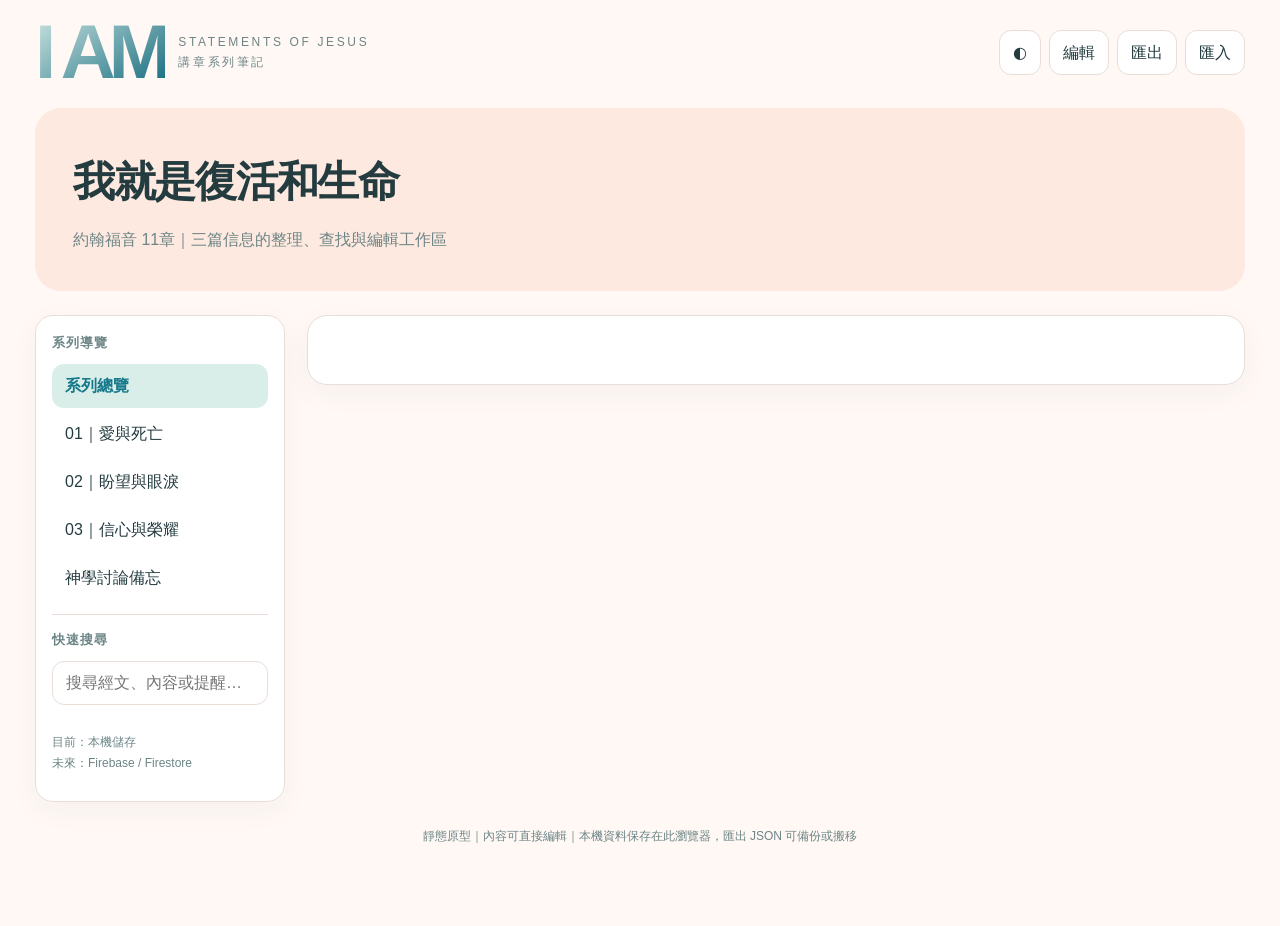
==== sermon-prep/index.html @ e9377eed "Rename index (10).html to index.html" ====
<!doctype html>
<html lang="zh-Hant">
<head>
<meta charset="utf-8"><meta name="viewport" content="width=device-width,initial-scale=1,viewport-fit=cover">
<meta name="theme-color" content="#f8eee8"><title>我就是復活和生命｜講章系列筆記</title>
<style>
:root{--bg:#fff8f4;--panel:#fff;--ink:#243c40;--muted:#6d8586;--accent:#16788a;--accent2:#d9eee9;--line:#e9ded7;--peach:#fde9df;--shadow:0 8px 30px #23434a0b}
html.dark{--bg:#17272a;--panel:#203438;--ink:#edf5f2;--muted:#a6bfbd;--accent:#71c6d1;--accent2:#28474b;--line:#385156;--peach:#473a37;--shadow:0 8px 30px #0002}
*{box-sizing:border-box}body{margin:0;background:var(--bg);color:var(--ink);font-family:"CLC Arial",Arial,"Microsoft JhengHei","PingFang TC",sans-serif;line-height:1.7}
@font-face{font-family:"CLC Arial";src:local("Arial");font-weight:100 549}@font-face{font-family:"CLC Arial";src:local("Arial Bold");font-weight:550 1000}
button,input{font:inherit;color:inherit}button{border:1px solid var(--line);background:var(--panel);border-radius:12px;min-height:44px;padding:8px 13px;cursor:pointer}button:hover{border-color:var(--accent)}
.shell{max-width:1250px;margin:auto;padding:18px 20px 80px}.top{display:flex;align-items:center;justify-content:space-between;gap:12px;margin-bottom:22px}.brand{display:flex;align-items:center;gap:13px}.brandmark{font-weight:900;letter-spacing:-.09em;font-size:clamp(42px,7vw,76px);line-height:.9;color:var(--accent);background:linear-gradient(145deg,#c9e2df,#176d80);background-clip:text;color:transparent}.brandtext{letter-spacing:.22em;color:var(--muted);font-size:12px}.actions{display:flex;gap:8px;flex-wrap:wrap}.hero{background:var(--peach);border-radius:26px;padding:clamp(20px,4vw,38px);margin-bottom:24px}.hero h1{margin:0;font-size:clamp(26px,4vw,42px);letter-spacing:-.03em}.hero p{margin:8px 0 0;color:var(--muted)}.layout{display:grid;grid-template-columns:250px minmax(0,1fr);gap:22px;align-items:start}.side{position:sticky;top:12px;background:var(--panel);border:1px solid var(--line);border-radius:18px;padding:16px;box-shadow:var(--shadow)}.side h3{font-size:13px;color:var(--muted);margin:0 0 10px;letter-spacing:.08em}.navbtn{display:block;width:100%;text-align:left;margin:4px 0;border:0;background:transparent}.navbtn.active{background:var(--accent2);color:var(--accent);font-weight:700}.search{width:100%;height:44px;border-radius:12px;border:1px solid var(--line);background:var(--panel);padding:0 13px;margin:0 0 15px}.main{min-width:0}.article{background:var(--panel);border:1px solid var(--line);border-radius:20px;padding:clamp(18px,3.2vw,34px);box-shadow:var(--shadow)}.article h2{font-size:clamp(23px,3vw,32px);margin:0 0 14px}.article h3{font-size:20px;margin:28px 0 8px}.article h4{font-size:16px;margin:16px 0 6px;color:var(--accent)}.article p{margin:9px 0}.article ul{padding-left:22px}.verse{border-left:4px solid var(--accent);background:var(--accent2);padding:14px 16px;border-radius:0 12px 12px 0;margin:16px 0}.verse strong{display:block;color:var(--accent);margin-bottom:4px}.tag{display:inline-block;border-radius:999px;background:var(--accent2);color:var(--accent);padding:3px 9px;font-size:12px;margin:3px 5px 3px 0}.reminders{border:1px dashed var(--line);border-radius:13px;padding:12px 14px;margin-top:18px}.reminders summary{cursor:pointer;color:var(--muted);font-weight:700;min-height:32px}.reminders p,.reminders li{color:var(--muted);font-size:14px}.editnote{font-size:12px;color:var(--muted);margin:10px 0}.editable[contenteditable=true]{outline:2px dashed var(--accent);outline-offset:4px;border-radius:4px}.toast{position:fixed;bottom:calc(20px + env(safe-area-inset-bottom));left:50%;transform:translateX(-50%);background:var(--ink);color:var(--bg);padding:10px 18px;border-radius:12px;display:none;z-index:10}.foot{font-size:12px;color:var(--muted);text-align:center;margin-top:24px}.mobile-nav{display:none}
@media(max-width:760px){.shell{padding:12px 12px calc(70px + env(safe-area-inset-bottom))}.top{align-items:flex-start}.brandmark{font-size:48px}.brandtext{font-size:9px;letter-spacing:.13em}.actions button{padding:7px 10px}.layout{display:block}.side{display:none}.mobile-nav{display:flex;overflow:auto;gap:7px;margin:0 0 12px;padding-bottom:4px}.mobile-nav button{white-space:nowrap}.article{padding:19px 16px}.hero{border-radius:20px;padding:21px}.hero h1{font-size:28px}}
</style></head>
<body><div class="shell">
<header class="top"><div class="brand"><div class="brandmark">I AM</div><div class="brandtext">STATEMENTS OF JESUS<br>講章系列筆記</div></div><div class="actions"><button id="themeBtn" title="切換深淺色">◐</button><button id="editBtn">編輯</button><button id="saveBtn" hidden>儲存</button><button id="exportBtn">匯出</button><button id="importBtn">匯入</button><input id="fileInput" type="file" accept="application/json" hidden></div></header>
<section class="hero"><h1>我就是復活和生命</h1><p>約翰福音 11章｜三篇信息的整理、查找與編輯工作區</p></section>
<div class="layout"><aside class="side"><h3>系列導覽</h3><button class="navbtn active" data-page="overview">系列總覽</button><button class="navbtn" data-page="s1">01｜愛與死亡</button><button class="navbtn" data-page="s2">02｜盼望與眼淚</button><button class="navbtn" data-page="s3">03｜信心與榮耀</button><button class="navbtn" data-page="notes">神學討論備忘</button><hr style="border:0;border-top:1px solid var(--line);margin:14px 0"><h3>快速搜尋</h3><input class="search" id="search" placeholder="搜尋經文、內容或提醒…"><p style="font-size:12px;color:var(--muted)">目前：本機儲存<br>未來：Firebase / Firestore</p></aside>
<main class="main"><nav class="mobile-nav"><button data-page="overview" class="navbtn active">總覽</button><button data-page="s1" class="navbtn">01 愛與死亡</button><button data-page="s2" class="navbtn">02 盼望與眼淚</button><button data-page="s3" class="navbtn">03 信心與榮耀</button><button data-page="notes" class="navbtn">備忘</button></nav><article class="article" id="content"></article></main></div>
<div class="foot">靜態原型｜內容可直接編輯｜本機資料保存在此瀏覽器，匯出 JSON 可備份或搬移</div></div><div class="toast" id="toast"></div>
<script src="js/app.js?v=20261118a"></script></body></html>
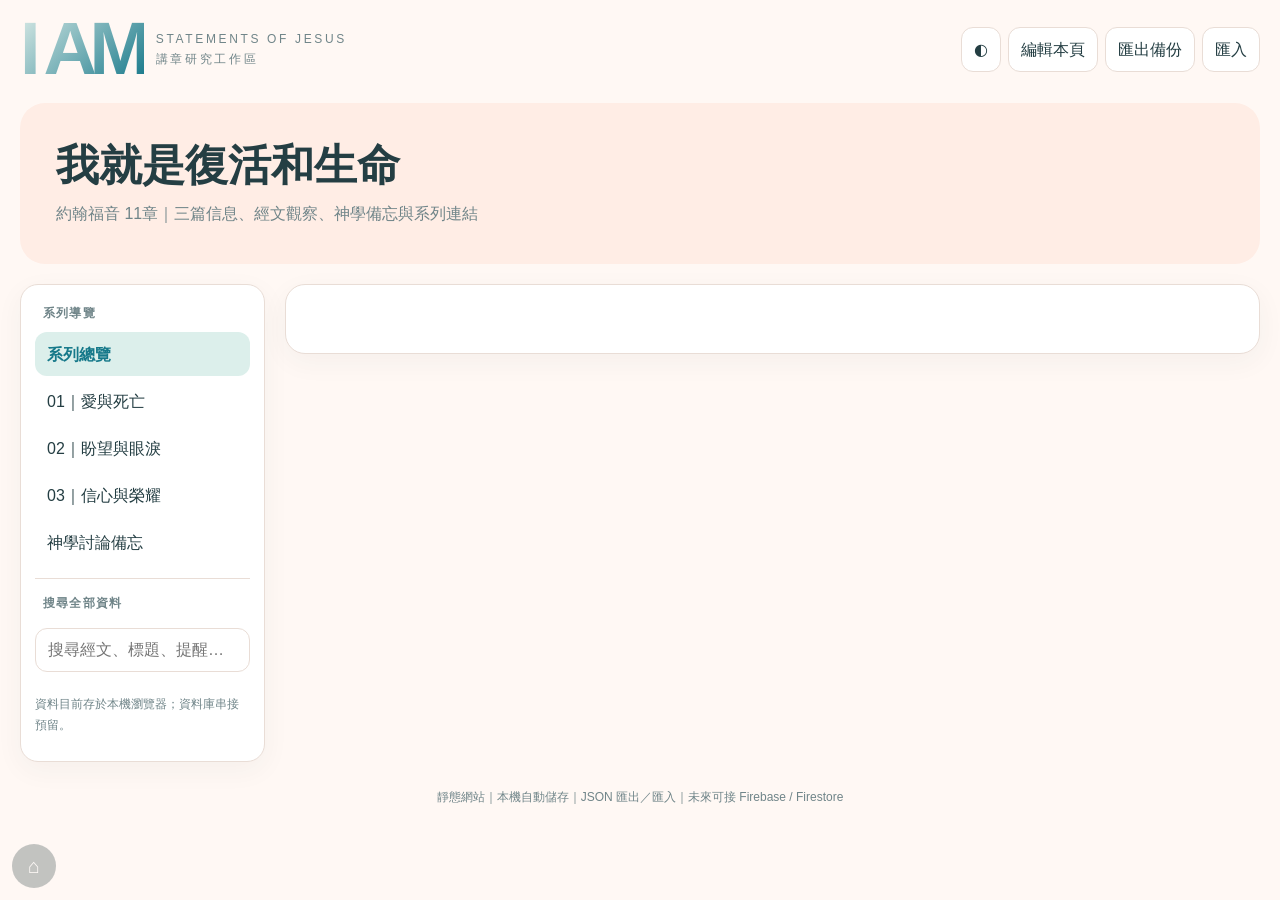
==== commit 7acb4946: "Add files via upload" ====
--- a/sermon-prep/index.html
+++ b/sermon-prep/index.html
@@ -1,21 +1,3 @@
-<!doctype html>
-<html lang="zh-Hant">
-<head>
-<meta charset="utf-8"><meta name="viewport" content="width=device-width,initial-scale=1,viewport-fit=cover">
-<meta name="theme-color" content="#f8eee8"><title>我就是復活和生命｜講章系列筆記</title>
-<style>
-:root{--bg:#fff8f4;--panel:#fff;--ink:#243c40;--muted:#6d8586;--accent:#16788a;--accent2:#d9eee9;--line:#e9ded7;--peach:#fde9df;--shadow:0 8px 30px #23434a0b}
-html.dark{--bg:#17272a;--panel:#203438;--ink:#edf5f2;--muted:#a6bfbd;--accent:#71c6d1;--accent2:#28474b;--line:#385156;--peach:#473a37;--shadow:0 8px 30px #0002}
-*{box-sizing:border-box}body{margin:0;background:var(--bg);color:var(--ink);font-family:"CLC Arial",Arial,"Microsoft JhengHei","PingFang TC",sans-serif;line-height:1.7}
-@font-face{font-family:"CLC Arial";src:local("Arial");font-weight:100 549}@font-face{font-family:"CLC Arial";src:local("Arial Bold");font-weight:550 1000}
-button,input{font:inherit;color:inherit}button{border:1px solid var(--line);background:var(--panel);border-radius:12px;min-height:44px;padding:8px 13px;cursor:pointer}button:hover{border-color:var(--accent)}
-.shell{max-width:1250px;margin:auto;padding:18px 20px 80px}.top{display:flex;align-items:center;justify-content:space-between;gap:12px;margin-bottom:22px}.brand{display:flex;align-items:center;gap:13px}.brandmark{font-weight:900;letter-spacing:-.09em;font-size:clamp(42px,7vw,76px);line-height:.9;color:var(--accent);background:linear-gradient(145deg,#c9e2df,#176d80);background-clip:text;color:transparent}.brandtext{letter-spacing:.22em;color:var(--muted);font-size:12px}.actions{display:flex;gap:8px;flex-wrap:wrap}.hero{background:var(--peach);border-radius:26px;padding:clamp(20px,4vw,38px);margin-bottom:24px}.hero h1{margin:0;font-size:clamp(26px,4vw,42px);letter-spacing:-.03em}.hero p{margin:8px 0 0;color:var(--muted)}.layout{display:grid;grid-template-columns:250px minmax(0,1fr);gap:22px;align-items:start}.side{position:sticky;top:12px;background:var(--panel);border:1px solid var(--line);border-radius:18px;padding:16px;box-shadow:var(--shadow)}.side h3{font-size:13px;color:var(--muted);margin:0 0 10px;letter-spacing:.08em}.navbtn{display:block;width:100%;text-align:left;margin:4px 0;border:0;background:transparent}.navbtn.active{background:var(--accent2);color:var(--accent);font-weight:700}.search{width:100%;height:44px;border-radius:12px;border:1px solid var(--line);background:var(--panel);padding:0 13px;margin:0 0 15px}.main{min-width:0}.article{background:var(--panel);border:1px solid var(--line);border-radius:20px;padding:clamp(18px,3.2vw,34px);box-shadow:var(--shadow)}.article h2{font-size:clamp(23px,3vw,32px);margin:0 0 14px}.article h3{font-size:20px;margin:28px 0 8px}.article h4{font-size:16px;margin:16px 0 6px;color:var(--accent)}.article p{margin:9px 0}.article ul{padding-left:22px}.verse{border-left:4px solid var(--accent);background:var(--accent2);padding:14px 16px;border-radius:0 12px 12px 0;margin:16px 0}.verse strong{display:block;color:var(--accent);margin-bottom:4px}.tag{display:inline-block;border-radius:999px;background:var(--accent2);color:var(--accent);padding:3px 9px;font-size:12px;margin:3px 5px 3px 0}.reminders{border:1px dashed var(--line);border-radius:13px;padding:12px 14px;margin-top:18px}.reminders summary{cursor:pointer;color:var(--muted);font-weight:700;min-height:32px}.reminders p,.reminders li{color:var(--muted);font-size:14px}.editnote{font-size:12px;color:var(--muted);margin:10px 0}.editable[contenteditable=true]{outline:2px dashed var(--accent);outline-offset:4px;border-radius:4px}.toast{position:fixed;bottom:calc(20px + env(safe-area-inset-bottom));left:50%;transform:translateX(-50%);background:var(--ink);color:var(--bg);padding:10px 18px;border-radius:12px;display:none;z-index:10}.foot{font-size:12px;color:var(--muted);text-align:center;margin-top:24px}.mobile-nav{display:none}
-@media(max-width:760px){.shell{padding:12px 12px calc(70px + env(safe-area-inset-bottom))}.top{align-items:flex-start}.brandmark{font-size:48px}.brandtext{font-size:9px;letter-spacing:.13em}.actions button{padding:7px 10px}.layout{display:block}.side{display:none}.mobile-nav{display:flex;overflow:auto;gap:7px;margin:0 0 12px;padding-bottom:4px}.mobile-nav button{white-space:nowrap}.article{padding:19px 16px}.hero{border-radius:20px;padding:21px}.hero h1{font-size:28px}}
-</style></head>
-<body><div class="shell">
-<header class="top"><div class="brand"><div class="brandmark">I AM</div><div class="brandtext">STATEMENTS OF JESUS<br>講章系列筆記</div></div><div class="actions"><button id="themeBtn" title="切換深淺色">◐</button><button id="editBtn">編輯</button><button id="saveBtn" hidden>儲存</button><button id="exportBtn">匯出</button><button id="importBtn">匯入</button><input id="fileInput" type="file" accept="application/json" hidden></div></header>
-<section class="hero"><h1>我就是復活和生命</h1><p>約翰福音 11章｜三篇信息的整理、查找與編輯工作區</p></section>
-<div class="layout"><aside class="side"><h3>系列導覽</h3><button class="navbtn active" data-page="overview">系列總覽</button><button class="navbtn" data-page="s1">01｜愛與死亡</button><button class="navbtn" data-page="s2">02｜盼望與眼淚</button><button class="navbtn" data-page="s3">03｜信心與榮耀</button><button class="navbtn" data-page="notes">神學討論備忘</button><hr style="border:0;border-top:1px solid var(--line);margin:14px 0"><h3>快速搜尋</h3><input class="search" id="search" placeholder="搜尋經文、內容或提醒…"><p style="font-size:12px;color:var(--muted)">目前：本機儲存<br>未來：Firebase / Firestore</p></aside>
-<main class="main"><nav class="mobile-nav"><button data-page="overview" class="navbtn active">總覽</button><button data-page="s1" class="navbtn">01 愛與死亡</button><button data-page="s2" class="navbtn">02 盼望與眼淚</button><button data-page="s3" class="navbtn">03 信心與榮耀</button><button data-page="notes" class="navbtn">備忘</button></nav><article class="article" id="content"></article></main></div>
-<div class="foot">靜態原型｜內容可直接編輯｜本機資料保存在此瀏覽器，匯出 JSON 可備份或搬移</div></div><div class="toast" id="toast"></div>
-<script src="js/app.js?v=20261118a"></script></body></html>
+<!doctype html><html lang="zh-Hant"><head><meta charset="utf-8"><meta name="viewport" content="width=device-width,initial-scale=1,viewport-fit=cover"><meta name="theme-color" content="#fff0e9"><title>我就是復活和生命｜講章研究工作區</title><style>
+:root{--bg:#fff8f4;--surface:#fff;--ink:#243e43;--muted:#708589;--accent:#16798a;--accent2:#dcefeb;--line:#e9ddd6;--peach:#ffede5;--shadow:0 8px 28px #21424a0c}html.dark{--bg:#17282b;--surface:#20363a;--ink:#edf5f2;--muted:#aac0bf;--accent:#75c8d2;--accent2:#29494d;--line:#38545a;--peach:#493b37;--shadow:0 8px 28px #0002}*{box-sizing:border-box}body{margin:0;background:var(--bg);color:var(--ink);font-family:"CLC Arial",Arial,"Microsoft JhengHei","PingFang TC",sans-serif;line-height:1.72}@font-face{font-family:"CLC Arial";src:local("Arial");font-weight:100 549}@font-face{font-family:"CLC Arial";src:local("Arial Bold");font-weight:550 1000}button,input{font:inherit;color:inherit}button{min-height:44px;border:1px solid var(--line);background:var(--surface);border-radius:12px;padding:8px 12px;cursor:pointer}button:hover{border-color:var(--accent)}a{color:var(--accent)}.wrap{max-width:1300px;margin:auto;padding:16px 20px calc(80px + env(safe-area-inset-bottom))}.top{display:flex;justify-content:space-between;align-items:center;gap:12px;margin-bottom:20px}.logo{display:flex;align-items:center;gap:12px}.iam{font-size:clamp(44px,7vw,74px);font-weight:900;letter-spacing:-.1em;line-height:.9;background:linear-gradient(135deg,#d6e8e4,#16788a);color:transparent;background-clip:text}.logotext{letter-spacing:.22em;color:var(--muted);font-size:12px}.toolbar{display:flex;gap:7px;flex-wrap:wrap}.hero{background:var(--peach);border-radius:25px;padding:clamp(20px,4vw,36px);margin-bottom:20px}.hero h1{font-size:clamp(27px,4vw,43px);line-height:1.25;margin:0}.hero p{margin:8px 0 0;color:var(--muted)}.grid{display:grid;grid-template-columns:245px minmax(0,1fr);gap:20px;align-items:start}.sidebar{position:sticky;top:12px;background:var(--surface);border:1px solid var(--line);border-radius:18px;padding:14px;box-shadow:var(--shadow)}.side-label{font-size:12px;color:var(--muted);letter-spacing:.1em;font-weight:700;margin:4px 8px 9px}.nav{display:block;width:100%;text-align:left;border:0;background:transparent;margin:3px 0}.nav.active{background:var(--accent2);color:var(--accent);font-weight:700}.search{width:100%;height:44px;padding:0 12px;border:1px solid var(--line);background:var(--surface);border-radius:12px;margin:5px 0 10px}.searchresults{display:none;max-height:280px;overflow:auto;border:1px solid var(--line);border-radius:12px;padding:6px}.result{display:block;text-align:left;width:100%;border:0;background:transparent;padding:8px;border-radius:8px}.result:hover{background:var(--accent2)}.mobiletabs{display:none}.article{min-width:0;background:var(--surface);border:1px solid var(--line);border-radius:20px;padding:clamp(18px,3.3vw,34px);box-shadow:var(--shadow)}.article h2{font-size:clamp(23px,3vw,32px);margin:0 0 12px}.article h3{font-size:20px;margin:27px 0 7px}.article h4{font-size:16px;margin:17px 0 5px;color:var(--accent)}.article p{margin:9px 0}.article ul,.article ol{padding-left:23px}.scripture{border-left:4px solid var(--accent);background:var(--accent2);padding:13px 16px;border-radius:0 12px 12px 0;margin:15px 0}.scripture strong{display:block;color:var(--accent);margin-bottom:3px}.chip{display:inline-block;border-radius:999px;background:var(--accent2);color:var(--accent);padding:2px 9px;font-size:12px;margin:2px 4px 2px 0}.fold{border:1px dashed var(--line);border-radius:13px;padding:11px 13px;margin:17px 0}.fold summary{cursor:pointer;font-weight:700;color:var(--muted);min-height:34px;padding:3px}.fold p,.fold li{color:var(--muted);font-size:14px}.fold details{margin:9px 0}.subnav{display:flex;flex-wrap:wrap;gap:8px;margin:16px 0}.subnav a{font-size:13px;text-decoration:none;border:1px solid var(--line);border-radius:999px;padding:5px 10px}.editmode{outline:2px dashed var(--accent);outline-offset:5px;border-radius:5px}.notice{color:var(--muted);font-size:12px}.bottom{font-size:12px;color:var(--muted);text-align:center;margin-top:25px}.toast{position:fixed;left:50%;bottom:calc(20px + env(safe-area-inset-bottom));transform:translateX(-50%);background:var(--ink);color:var(--bg);padding:10px 16px;border-radius:12px;display:none;z-index:99}.homefloat{position:fixed;left:12px;bottom:calc(12px + env(safe-area-inset-bottom));width:44px;height:44px;border-radius:50%;background:#152b2dcc;color:white;border:0;opacity:.32;display:grid;place-items:center;text-decoration:none;font-size:20px}.homefloat:hover{opacity:.9}.pagehead{display:flex;align-items:center;justify-content:space-between;gap:8px}.editbar{display:none;gap:8px;flex-wrap:wrap;margin:0 0 15px}.editing .editbar{display:flex}.editing [contenteditable=true]{outline:1px dashed var(--accent);outline-offset:3px;border-radius:3px}.edithelp{font-size:12px;color:var(--muted)}@media(max-width:760px){.wrap{padding:11px 11px calc(78px + env(safe-area-inset-bottom))}.top{align-items:flex-start}.iam{font-size:48px}.logotext{font-size:9px;letter-spacing:.13em}.toolbar button{padding:7px 9px}.grid{display:block}.sidebar{display:none}.mobiletabs{display:flex;overflow-x:auto;gap:6px;margin:0 0 11px;padding-bottom:4px}.mobiletabs button{white-space:nowrap}.article{padding:18px 15px}.hero{border-radius:19px;padding:20px}.hero h1{font-size:29px}.homefloat{left:8px}}
+</style></head><body><div class="wrap"><header class="top"><div class="logo"><div class="iam">I AM</div><div class="logotext">STATEMENTS OF JESUS<br>講章研究工作區</div></div><div class="toolbar"><button id="theme" title="深淺色">◐</button><button id="edit">編輯本頁</button><button id="save" hidden>儲存</button><button id="export">匯出備份</button><button id="import">匯入</button><input id="file" type="file" accept="application/json" hidden></div></header><section class="hero"><h1>我就是復活和生命</h1><p>約翰福音 11章｜三篇信息、經文觀察、神學備忘與系列連結</p></section><div class="grid"><aside class="sidebar"><div class="side-label">系列導覽</div><button class="nav active" data-page="overview">系列總覽</button><button class="nav" data-page="s1">01｜愛與死亡</button><button class="nav" data-page="s2">02｜盼望與眼淚</button><button class="nav" data-page="s3">03｜信心與榮耀</button><button class="nav" data-page="notes">神學討論備忘</button><hr style="border:0;border-top:1px solid var(--line);margin:14px 0"><div class="side-label">搜尋全部資料</div><input id="search" class="search" placeholder="搜尋經文、標題、提醒…"><div id="results" class="searchresults"></div><p class="notice">資料目前存於本機瀏覽器；資料庫串接預留。</p></aside><main><nav class="mobiletabs"><button class="nav active" data-page="overview">總覽</button><button class="nav" data-page="s1">01 愛與死亡</button><button class="nav" data-page="s2">02 盼望與眼淚</button><button class="nav" data-page="s3">03 信心與榮耀</button><button class="nav" data-page="notes">備忘</button></nav><article class="article" id="article"></article></main></div><div class="bottom">靜態網站｜本機自動儲存｜JSON 匯出／匯入｜未來可接 Firebase / Firestore</div></div><a class="homefloat" href="../" title="回上一層首頁">⌂</a><div id="toast" class="toast"></div><script src="js/app.js?v=20261118b"></script></body></html>
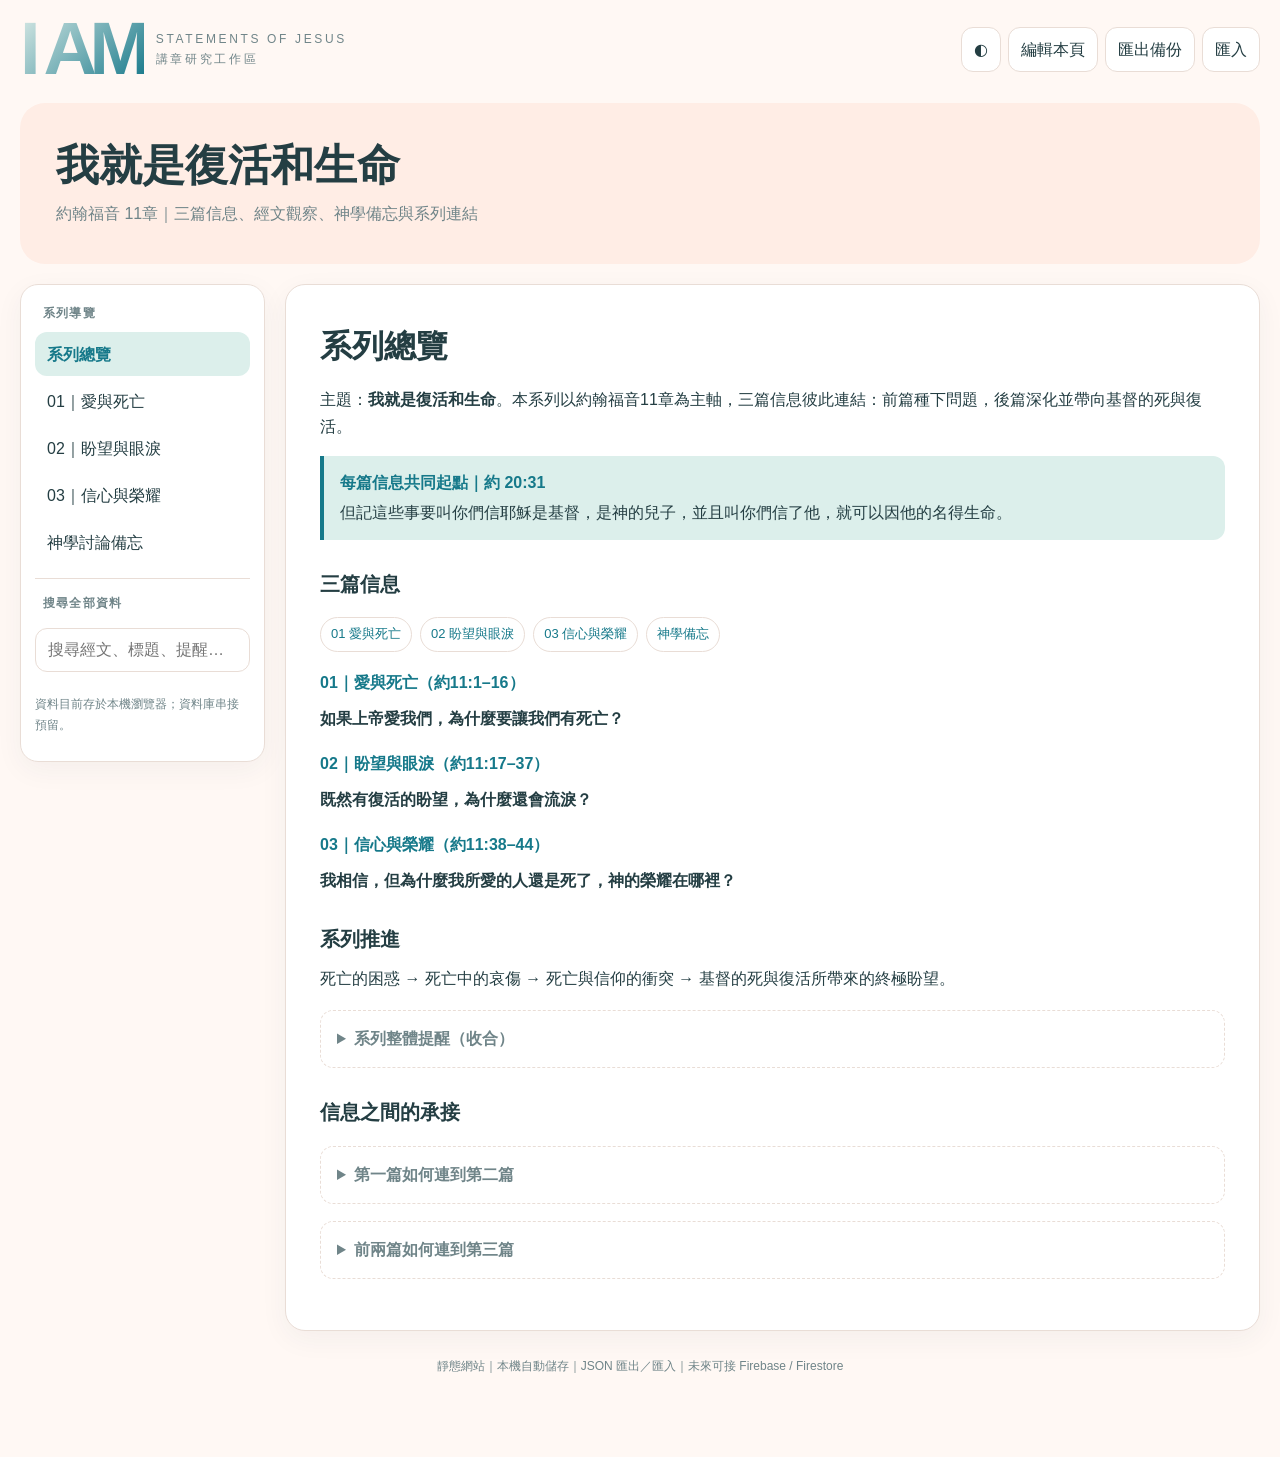
==== commit f47f2c31: "Add files via upload" ====
--- a/sermon-prep/index.html
+++ b/sermon-prep/index.html
@@ -1,3 +1,96 @@
-<!doctype html><html lang="zh-Hant"><head><meta charset="utf-8"><meta name="viewport" content="width=device-width,initial-scale=1,viewport-fit=cover"><meta name="theme-color" content="#fff0e9"><title>我就是復活和生命｜講章研究工作區</title><style>
-:root{--bg:#fff8f4;--surface:#fff;--ink:#243e43;--muted:#708589;--accent:#16798a;--accent2:#dcefeb;--line:#e9ddd6;--peach:#ffede5;--shadow:0 8px 28px #21424a0c}html.dark{--bg:#17282b;--surface:#20363a;--ink:#edf5f2;--muted:#aac0bf;--accent:#75c8d2;--accent2:#29494d;--line:#38545a;--peach:#493b37;--shadow:0 8px 28px #0002}*{box-sizing:border-box}body{margin:0;background:var(--bg);color:var(--ink);font-family:"CLC Arial",Arial,"Microsoft JhengHei","PingFang TC",sans-serif;line-height:1.72}@font-face{font-family:"CLC Arial";src:local("Arial");font-weight:100 549}@font-face{font-family:"CLC Arial";src:local("Arial Bold");font-weight:550 1000}button,input{font:inherit;color:inherit}button{min-height:44px;border:1px solid var(--line);background:var(--surface);border-radius:12px;padding:8px 12px;cursor:pointer}button:hover{border-color:var(--accent)}a{color:var(--accent)}.wrap{max-width:1300px;margin:auto;padding:16px 20px calc(80px + env(safe-area-inset-bottom))}.top{display:flex;justify-content:space-between;align-items:center;gap:12px;margin-bottom:20px}.logo{display:flex;align-items:center;gap:12px}.iam{font-size:clamp(44px,7vw,74px);font-weight:900;letter-spacing:-.1em;line-height:.9;background:linear-gradient(135deg,#d6e8e4,#16788a);color:transparent;background-clip:text}.logotext{letter-spacing:.22em;color:var(--muted);font-size:12px}.toolbar{display:flex;gap:7px;flex-wrap:wrap}.hero{background:var(--peach);border-radius:25px;padding:clamp(20px,4vw,36px);margin-bottom:20px}.hero h1{font-size:clamp(27px,4vw,43px);line-height:1.25;margin:0}.hero p{margin:8px 0 0;color:var(--muted)}.grid{display:grid;grid-template-columns:245px minmax(0,1fr);gap:20px;align-items:start}.sidebar{position:sticky;top:12px;background:var(--surface);border:1px solid var(--line);border-radius:18px;padding:14px;box-shadow:var(--shadow)}.side-label{font-size:12px;color:var(--muted);letter-spacing:.1em;font-weight:700;margin:4px 8px 9px}.nav{display:block;width:100%;text-align:left;border:0;background:transparent;margin:3px 0}.nav.active{background:var(--accent2);color:var(--accent);font-weight:700}.search{width:100%;height:44px;padding:0 12px;border:1px solid var(--line);background:var(--surface);border-radius:12px;margin:5px 0 10px}.searchresults{display:none;max-height:280px;overflow:auto;border:1px solid var(--line);border-radius:12px;padding:6px}.result{display:block;text-align:left;width:100%;border:0;background:transparent;padding:8px;border-radius:8px}.result:hover{background:var(--accent2)}.mobiletabs{display:none}.article{min-width:0;background:var(--surface);border:1px solid var(--line);border-radius:20px;padding:clamp(18px,3.3vw,34px);box-shadow:var(--shadow)}.article h2{font-size:clamp(23px,3vw,32px);margin:0 0 12px}.article h3{font-size:20px;margin:27px 0 7px}.article h4{font-size:16px;margin:17px 0 5px;color:var(--accent)}.article p{margin:9px 0}.article ul,.article ol{padding-left:23px}.scripture{border-left:4px solid var(--accent);background:var(--accent2);padding:13px 16px;border-radius:0 12px 12px 0;margin:15px 0}.scripture strong{display:block;color:var(--accent);margin-bottom:3px}.chip{display:inline-block;border-radius:999px;background:var(--accent2);color:var(--accent);padding:2px 9px;font-size:12px;margin:2px 4px 2px 0}.fold{border:1px dashed var(--line);border-radius:13px;padding:11px 13px;margin:17px 0}.fold summary{cursor:pointer;font-weight:700;color:var(--muted);min-height:34px;padding:3px}.fold p,.fold li{color:var(--muted);font-size:14px}.fold details{margin:9px 0}.subnav{display:flex;flex-wrap:wrap;gap:8px;margin:16px 0}.subnav a{font-size:13px;text-decoration:none;border:1px solid var(--line);border-radius:999px;padding:5px 10px}.editmode{outline:2px dashed var(--accent);outline-offset:5px;border-radius:5px}.notice{color:var(--muted);font-size:12px}.bottom{font-size:12px;color:var(--muted);text-align:center;margin-top:25px}.toast{position:fixed;left:50%;bottom:calc(20px + env(safe-area-inset-bottom));transform:translateX(-50%);background:var(--ink);color:var(--bg);padding:10px 16px;border-radius:12px;display:none;z-index:99}.homefloat{position:fixed;left:12px;bottom:calc(12px + env(safe-area-inset-bottom));width:44px;height:44px;border-radius:50%;background:#152b2dcc;color:white;border:0;opacity:.32;display:grid;place-items:center;text-decoration:none;font-size:20px}.homefloat:hover{opacity:.9}.pagehead{display:flex;align-items:center;justify-content:space-between;gap:8px}.editbar{display:none;gap:8px;flex-wrap:wrap;margin:0 0 15px}.editing .editbar{display:flex}.editing [contenteditable=true]{outline:1px dashed var(--accent);outline-offset:3px;border-radius:3px}.edithelp{font-size:12px;color:var(--muted)}@media(max-width:760px){.wrap{padding:11px 11px calc(78px + env(safe-area-inset-bottom))}.top{align-items:flex-start}.iam{font-size:48px}.logotext{font-size:9px;letter-spacing:.13em}.toolbar button{padding:7px 9px}.grid{display:block}.sidebar{display:none}.mobiletabs{display:flex;overflow-x:auto;gap:6px;margin:0 0 11px;padding-bottom:4px}.mobiletabs button{white-space:nowrap}.article{padding:18px 15px}.hero{border-radius:19px;padding:20px}.hero h1{font-size:29px}.homefloat{left:8px}}
-</style></head><body><div class="wrap"><header class="top"><div class="logo"><div class="iam">I AM</div><div class="logotext">STATEMENTS OF JESUS<br>講章研究工作區</div></div><div class="toolbar"><button id="theme" title="深淺色">◐</button><button id="edit">編輯本頁</button><button id="save" hidden>儲存</button><button id="export">匯出備份</button><button id="import">匯入</button><input id="file" type="file" accept="application/json" hidden></div></header><section class="hero"><h1>我就是復活和生命</h1><p>約翰福音 11章｜三篇信息、經文觀察、神學備忘與系列連結</p></section><div class="grid"><aside class="sidebar"><div class="side-label">系列導覽</div><button class="nav active" data-page="overview">系列總覽</button><button class="nav" data-page="s1">01｜愛與死亡</button><button class="nav" data-page="s2">02｜盼望與眼淚</button><button class="nav" data-page="s3">03｜信心與榮耀</button><button class="nav" data-page="notes">神學討論備忘</button><hr style="border:0;border-top:1px solid var(--line);margin:14px 0"><div class="side-label">搜尋全部資料</div><input id="search" class="search" placeholder="搜尋經文、標題、提醒…"><div id="results" class="searchresults"></div><p class="notice">資料目前存於本機瀏覽器；資料庫串接預留。</p></aside><main><nav class="mobiletabs"><button class="nav active" data-page="overview">總覽</button><button class="nav" data-page="s1">01 愛與死亡</button><button class="nav" data-page="s2">02 盼望與眼淚</button><button class="nav" data-page="s3">03 信心與榮耀</button><button class="nav" data-page="notes">備忘</button></nav><article class="article" id="article"></article></main></div><div class="bottom">靜態網站｜本機自動儲存｜JSON 匯出／匯入｜未來可接 Firebase / Firestore</div></div><a class="homefloat" href="../" title="回上一層首頁">⌂</a><div id="toast" class="toast"></div><script src="js/app.js?v=20261118b"></script></body></html>
+<!doctype html>
+<html lang="zh-Hant">
+<head>
+  <meta charset="utf-8">
+  <meta name="viewport" content="width=device-width, initial-scale=1, viewport-fit=cover">
+  <meta name="theme-color" content="#fff0e9">
+  <title>我就是復活和生命｜講章研究工作區</title>
+  <link rel="stylesheet" href="css/style.css?v=20261119">
+</head>
+<body>
+  <div class="wrap">
+    <!-- 頂部導覽與工具列 -->
+    <header class="top">
+      <div class="logo">
+        <div class="iam">I AM</div>
+        <div class="logotext">
+          STATEMENTS OF JESUS<br>
+          講章研究工作區
+        </div>
+      </div>
+      <div class="toolbar">
+        <button id="theme" title="切換深淺色主題" aria-label="切換深淺色主題">◐</button>
+        <button id="edit">編輯本頁</button>
+        <button id="save" hidden>儲存</button>
+        <button id="export">匯出備份</button>
+        <button id="import">匯入</button>
+        <input id="file" type="file" accept="application/json" hidden>
+      </div>
+    </header>
+
+    <!-- 主視覺橫幅 -->
+    <section class="hero">
+      <h1>我就是復活和生命</h1>
+      <p>約翰福音 11章｜三篇信息、經文觀察、神學備忘與系列連結</p>
+    </section>
+
+    <!-- 主要內容網格 -->
+    <div class="grid">
+      <!-- 桌面端側邊欄 -->
+      <aside class="sidebar">
+        <div class="side-label">系列導覽</div>
+        <nav aria-label="系列章節導覽">
+          <button class="nav active" data-page="overview">系列總覽</button>
+          <button class="nav" data-page="s1">01｜愛與死亡</button>
+          <button class="nav" data-page="s2">02｜盼望與眼淚</button>
+          <button class="nav" data-page="s3">03｜信心與榮耀</button>
+          <button class="nav" data-page="notes">神學討論備忘</button>
+        </nav>
+
+        <hr class="divider">
+
+        <div class="side-label">搜尋全部資料</div>
+        <input id="search" class="search" type="search" placeholder="搜尋經文、標題、提醒…">
+        <div id="results" class="searchresults"></div>
+
+        <p class="notice">資料目前存於本機瀏覽器；資料庫串接預留。</p>
+      </aside>
+
+      <!-- 主閱讀與編輯區 -->
+      <main>
+        <!-- 手機端搜尋列 -->
+        <div class="mobilesearch">
+          <input id="search-mobile" class="search" type="search" placeholder="搜尋經文、標題、提醒…">
+          <div id="results-mobile" class="searchresults"></div>
+        </div>
+
+        <!-- 手機端水平分頁標籤 -->
+        <nav class="mobiletabs" aria-label="行動端系列導覽">
+          <button class="nav active" data-page="overview">總覽</button>
+          <button class="nav" data-page="s1">01 愛與死亡</button>
+          <button class="nav" data-page="s2">02 盼望與眼淚</button>
+          <button class="nav" data-page="s3">03 信心與榮耀</button>
+          <button class="nav" data-page="notes">備忘</button>
+        </nav>
+
+        <!-- 文章內容容器 -->
+        <article class="article" id="article">
+          <h2>系列總覽</h2>
+          <p>我就是復活和生命｜約翰福音 11 章</p>
+          <p>若內容未載入，請確認 <code>js/app.js</code> 檔案存在並重新整理。</p>
+        </article>
+      </main>
+    </div>
+
+    <!-- 頁尾資訊 -->
+    <footer class="bottom">
+      靜態網站｜本機自動儲存｜JSON 匯出／匯入｜未來可接 Firebase / Firestore
+    </footer>
+  </div>
+
+  <!-- 提示訊息氣泡 -->
+  <div id="toast" class="toast" role="status" aria-live="polite"></div>
+
+  <script src="js/app.js?v=20261119"></script>
+</body>
+</html>
--- a/sermon-prep/css/style.css
+++ b/sermon-prep/css/style.css
@@ -0,0 +1,580 @@
+/* ==========================================================================
+   變數與主題設定 (Variables & Themes)
+   ========================================================================== */
+:root {
+  --bg: #fff8f4;
+  --surface: #ffffff;
+  --ink: #243e43;
+  --muted: #708589;
+  --accent: #16798a;
+  --accent2: #dcefeb;
+  --line: #e9ddd6;
+  --peach: #ffede5;
+  --shadow: 0 8px 28px rgba(33, 66, 74, 0.05);
+}
+
+html.dark {
+  --bg: #17282b;
+  --surface: #20363a;
+  --ink: #edf5f2;
+  --muted: #aac0bf;
+  --accent: #75c8d2;
+  --accent2: #29494d;
+  --line: #38545a;
+  --peach: #493b37;
+  --shadow: 0 8px 28px rgba(0, 0, 0, 0.15);
+}
+
+/* ==========================================================================
+   基礎樣式 (Base & Typography)
+   ========================================================================== */
+@font-face {
+  font-family: "CLC Arial";
+  src: local("Arial");
+  font-weight: 100 549;
+}
+
+@font-face {
+  font-family: "CLC Arial";
+  src: local("Arial Bold");
+  font-weight: 550 1000;
+}
+
+* {
+  box-sizing: border-box;
+}
+
+body {
+  margin: 0;
+  background: var(--bg);
+  color: var(--ink);
+  font-family: "CLC Arial", Arial, "Microsoft JhengHei", "PingFang TC", sans-serif;
+  line-height: 1.72;
+}
+
+a {
+  color: var(--accent);
+}
+
+button,
+input {
+  font: inherit;
+  color: inherit;
+}
+
+button {
+  min-height: 44px;
+  border: 1px solid var(--line);
+  background: var(--surface);
+  border-radius: 12px;
+  padding: 8px 12px;
+  cursor: pointer;
+  transition: border-color 0.15s ease, background-color 0.15s ease;
+}
+
+button:hover {
+  border-color: var(--accent);
+}
+
+/* ==========================================================================
+   版面配置 (Layout)
+   ========================================================================== */
+.wrap {
+  max-width: 1300px;
+  margin: auto;
+  padding: 16px 20px calc(80px + env(safe-area-inset-bottom));
+}
+
+.top {
+  display: flex;
+  justify-content: space-between;
+  align-items: center;
+  gap: 12px;
+  margin-bottom: 20px;
+}
+
+.logo {
+  display: flex;
+  align-items: center;
+  gap: 12px;
+}
+
+.iam {
+  font-size: clamp(44px, 7vw, 74px);
+  font-weight: 900;
+  letter-spacing: -0.1em;
+  line-height: 0.9;
+  background: linear-gradient(135deg, #d6e8e4, #16788a);
+  color: transparent;
+  -webkit-background-clip: text;
+  background-clip: text;
+}
+
+.logotext {
+  letter-spacing: 0.22em;
+  color: var(--muted);
+  font-size: 12px;
+}
+
+.toolbar {
+  display: flex;
+  gap: 7px;
+  flex-wrap: wrap;
+}
+
+.hero {
+  background: var(--peach);
+  border-radius: 25px;
+  padding: clamp(20px, 4vw, 36px);
+  margin-bottom: 20px;
+}
+
+.hero h1 {
+  font-size: clamp(27px, 4vw, 43px);
+  line-height: 1.25;
+  margin: 0;
+}
+
+.hero p {
+  margin: 8px 0 0;
+  color: var(--muted);
+}
+
+.grid {
+  display: grid;
+  grid-template-columns: 245px minmax(0, 1fr);
+  gap: 20px;
+  align-items: start;
+}
+
+main {
+  min-width: 0;
+}
+
+/* ==========================================================================
+   側邊欄與搜尋 (Sidebar & Search)
+   ========================================================================== */
+.sidebar {
+  position: sticky;
+  top: 12px;
+  background: var(--surface);
+  border: 1px solid var(--line);
+  border-radius: 18px;
+  padding: 14px;
+  box-shadow: var(--shadow);
+}
+
+.side-label {
+  font-size: 12px;
+  color: var(--muted);
+  letter-spacing: 0.1em;
+  font-weight: 700;
+  margin: 4px 8px 9px;
+}
+
+.divider {
+  border: 0;
+  border-top: 1px solid var(--line);
+  margin: 14px 0;
+}
+
+.nav {
+  display: block;
+  width: 100%;
+  text-align: left;
+  border: 0;
+  background: transparent;
+  margin: 3px 0;
+}
+
+.nav.active {
+  background: var(--accent2);
+  color: var(--accent);
+  font-weight: 700;
+}
+
+.search {
+  width: 100%;
+  height: 44px;
+  padding: 0 12px;
+  border: 1px solid var(--line);
+  background: var(--surface);
+  border-radius: 12px;
+  margin: 5px 0 10px;
+}
+
+.searchresults {
+  display: none;
+  max-height: 280px;
+  overflow: auto;
+  border: 1px solid var(--line);
+  border-radius: 12px;
+  padding: 6px;
+}
+
+.result {
+  display: block;
+  text-align: left;
+  width: 100%;
+  border: 0;
+  background: transparent;
+  padding: 8px;
+  border-radius: 8px;
+}
+
+.result:hover {
+  background: var(--accent2);
+}
+
+.mobiletabs,
+.mobilesearch {
+  display: none;
+}
+
+/* ==========================================================================
+   文章閱讀區與元件 (Article & Components)
+   ========================================================================== */
+.article {
+  min-width: 0;
+  background: var(--surface);
+  border: 1px solid var(--line);
+  border-radius: 20px;
+  padding: clamp(18px, 3.3vw, 34px);
+  box-shadow: var(--shadow);
+}
+
+.article h2 {
+  font-size: clamp(23px, 3vw, 32px);
+  margin: 0 0 12px;
+}
+
+.article h3 {
+  font-size: 20px;
+  margin: 27px 0 7px;
+}
+
+.article h4 {
+  font-size: 16px;
+  margin: 17px 0 5px;
+  color: var(--accent);
+}
+
+.article p {
+  margin: 9px 0;
+}
+
+.article ul,
+.article ol {
+  padding-left: 23px;
+}
+
+.scripture {
+  border-left: 4px solid var(--accent);
+  background: var(--accent2);
+  padding: 13px 16px;
+  border-radius: 0 12px 12px 0;
+  margin: 15px 0;
+}
+
+.scripture strong {
+  display: block;
+  color: var(--accent);
+  margin-bottom: 3px;
+}
+
+.chip {
+  display: inline-block;
+  border-radius: 999px;
+  background: var(--accent2);
+  color: var(--accent);
+  padding: 2px 9px;
+  font-size: 12px;
+  margin: 2px 4px 2px 0;
+}
+
+.fold {
+  border: 1px dashed var(--line);
+  border-radius: 13px;
+  padding: 11px 13px;
+  margin: 17px 0;
+}
+
+.fold summary {
+  cursor: pointer;
+  font-weight: 700;
+  color: var(--muted);
+  min-height: 34px;
+  padding: 3px;
+}
+
+.fold p,
+.fold li {
+  color: var(--muted);
+  font-size: 14px;
+}
+
+.fold details {
+  margin: 9px 0;
+}
+
+.subnav {
+  display: flex;
+  flex-wrap: wrap;
+  gap: 8px;
+  margin: 16px 0;
+}
+
+.subnav a {
+  font-size: 13px;
+  text-decoration: none;
+  border: 1px solid var(--line);
+  border-radius: 999px;
+  padding: 5px 10px;
+}
+
+.subnav a:hover {
+  border-color: var(--accent);
+}
+
+.inlinegoto {
+  margin-top: 8px;
+}
+
+/* ==========================================================================
+   編輯模式與狀態提示 (Edit Mode & Feedback)
+   ========================================================================== */
+.editmode {
+  outline: 2px dashed var(--accent);
+  outline-offset: 5px;
+  border-radius: 5px;
+}
+
+.pagehead {
+  display: flex;
+  align-items: center;
+  justify-content: space-between;
+  gap: 8px;
+}
+
+.editbar {
+  display: none;
+  gap: 8px;
+  flex-wrap: wrap;
+  margin: 0 0 15px;
+}
+
+.editing .editbar {
+  display: flex;
+}
+
+.editing [contenteditable="true"] {
+  outline: 1px dashed var(--accent);
+  outline-offset: 3px;
+  border-radius: 3px;
+}
+
+.edithelp,
+.notice {
+  font-size: 12px;
+  color: var(--muted);
+}
+
+.bottom {
+  font-size: 12px;
+  color: var(--muted);
+  text-align: center;
+  margin-top: 25px;
+}
+
+.toast {
+  position: fixed;
+  left: 50%;
+  bottom: calc(20px + env(safe-area-inset-bottom));
+  transform: translateX(-50%);
+  background: var(--ink);
+  color: var(--bg);
+  padding: 10px 16px;
+  border-radius: 12px;
+  display: none;
+  z-index: 99;
+}
+
+/* ==========================================================================
+   響應式設計 (Responsive Media Queries)
+   ========================================================================== */
+@media (max-width: 760px) {
+  .wrap {
+    padding: 10px 12px calc(28px + env(safe-area-inset-bottom));
+    max-width: 100%;
+    overflow-x: hidden;
+  }
+
+  .top {
+    flex-direction: column;
+    align-items: stretch;
+    gap: 12px;
+    margin-bottom: 14px;
+  }
+
+  .logo {
+    gap: 10px;
+    min-width: 0;
+  }
+
+  .iam {
+    font-size: 46px;
+    letter-spacing: -0.1em;
+  }
+
+  .logotext {
+    font-size: 9px;
+    letter-spacing: 0.12em;
+    line-height: 1.6;
+  }
+
+  .toolbar {
+    display: grid;
+    grid-template-columns: repeat(4, minmax(0, 1fr));
+    gap: 6px;
+    width: 100%;
+  }
+
+  .toolbar button {
+    padding: 7px 5px;
+    font-size: 13px;
+    min-width: 0;
+    white-space: nowrap;
+  }
+
+  .toolbar #theme {
+    font-size: 18px;
+  }
+
+  .grid {
+    display: flex;
+    flex-direction: column;
+    gap: 0;
+    width: 100%;
+  }
+
+  .sidebar {
+    display: none;
+  }
+
+  .mobiletabs {
+    display: flex;
+    overflow-x: auto;
+    gap: 6px;
+    margin: 0 -1px 10px;
+    padding: 2px 0 6px;
+    scrollbar-width: thin;
+  }
+
+  .mobiletabs button {
+    white-space: nowrap;
+    flex: 0 0 auto;
+    padding: 7px 11px;
+    font-size: 13px;
+  }
+
+  .mobilesearch {
+    display: block;
+    margin: 0 0 12px;
+  }
+
+  .mobilesearch .search {
+    margin: 0;
+    width: 100%;
+  }
+
+  .mobilesearch .searchresults {
+    margin-top: 7px;
+    max-height: 220px;
+  }
+
+  main {
+    width: 100%;
+    min-width: 0;
+  }
+
+  .article {
+    width: 100%;
+    min-width: 0;
+    padding: 17px 14px;
+    border-radius: 16px;
+    overflow-wrap: anywhere;
+  }
+
+  .article h2 {
+    font-size: 23px;
+  }
+
+  .article h3 {
+    font-size: 19px;
+    margin-top: 22px;
+  }
+
+  .article h4 {
+    font-size: 16px;
+  }
+
+  .article p,
+  .article li {
+    font-size: 15px;
+    line-height: 1.75;
+  }
+
+  .article .scripture {
+    padding: 11px 12px;
+  }
+
+  .hero {
+    border-radius: 18px;
+    padding: 18px;
+    margin-bottom: 13px;
+  }
+
+  .hero h1 {
+    font-size: 28px;
+  }
+
+  .hero p {
+    font-size: 14px;
+    line-height: 1.6;
+  }
+
+  .subnav {
+    gap: 6px;
+  }
+
+  .subnav a {
+    padding: 6px 9px;
+  }
+
+  .bottom {
+    margin-top: 16px;
+  }
+
+  .toast {
+    max-width: calc(100vw - 24px);
+    text-align: center;
+  }
+}
+
+@media (max-width: 390px) {
+  .toolbar {
+    grid-template-columns: repeat(2, minmax(0, 1fr));
+  }
+
+  .iam {
+    font-size: 42px;
+  }
+
+  .logotext {
+    font-size: 8px;
+  }
+
+  .hero h1 {
+    font-size: 25px;
+  }
+}
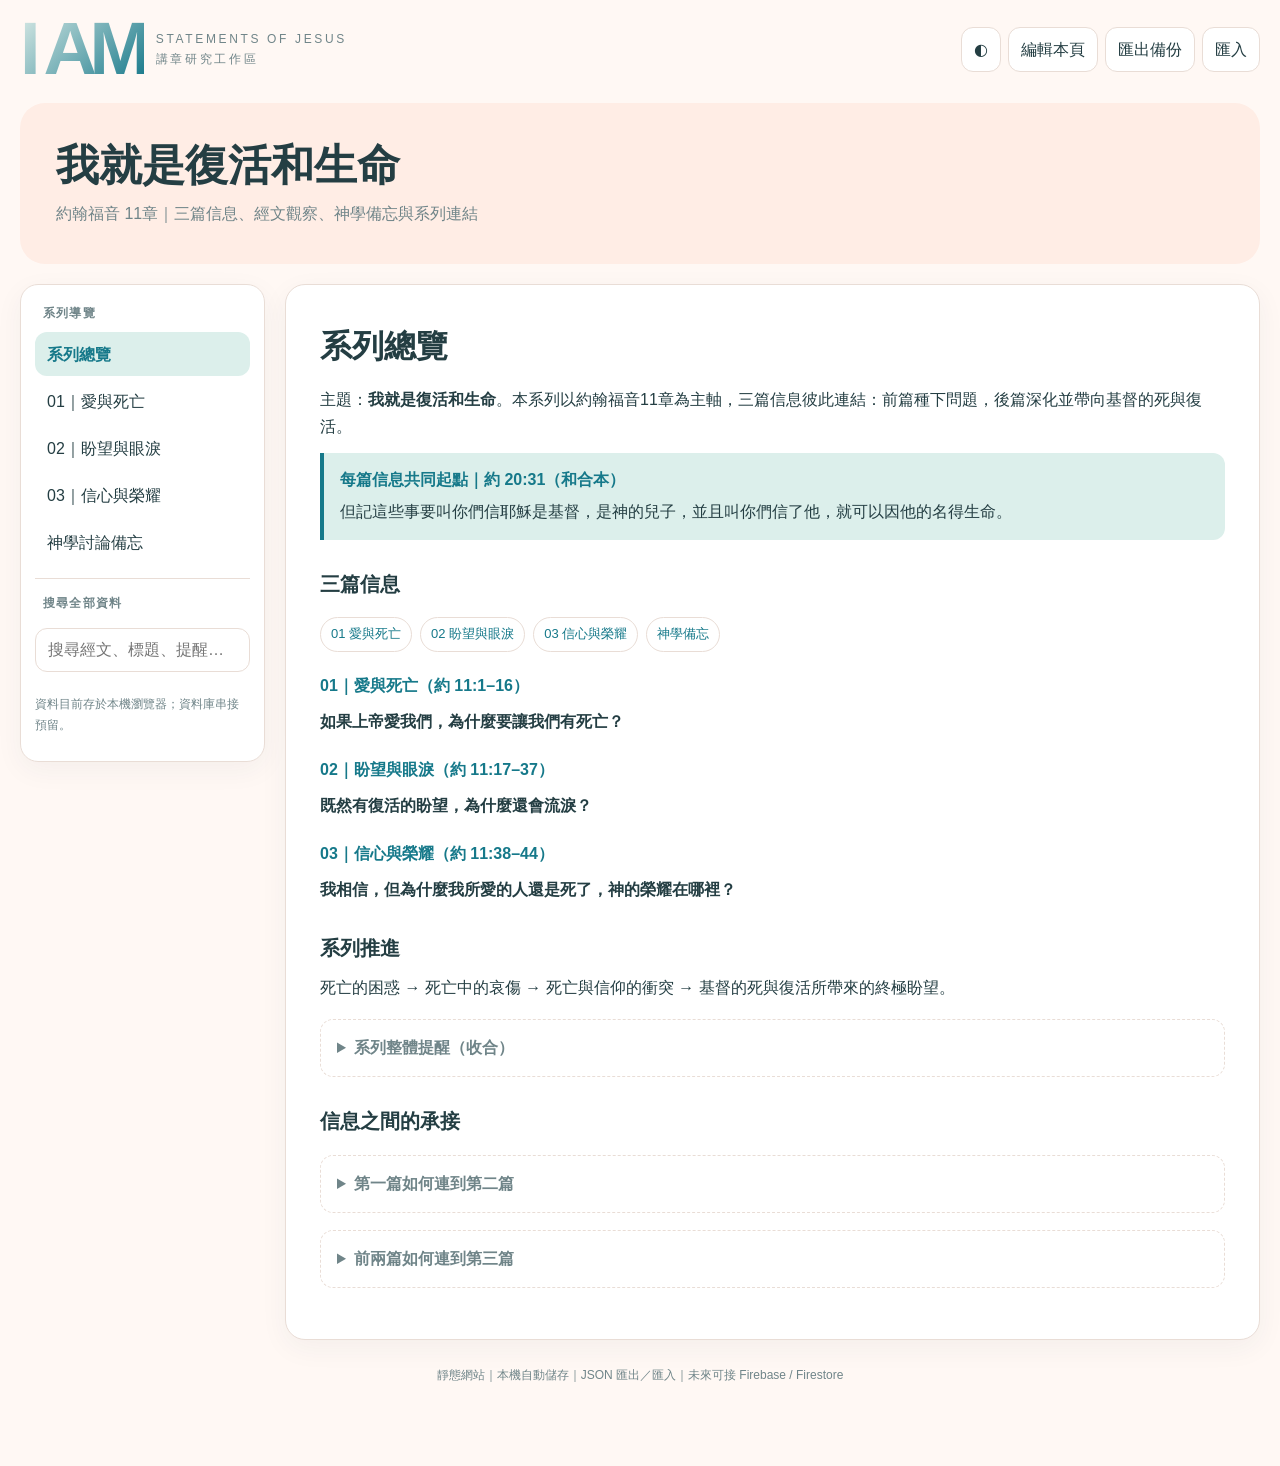
==== commit 00b416bf: "Add files via upload" ====
--- a/sermon-prep/index.html
+++ b/sermon-prep/index.html
@@ -5,7 +5,7 @@
   <meta name="viewport" content="width=device-width, initial-scale=1, viewport-fit=cover">
   <meta name="theme-color" content="#fff0e9">
   <title>我就是復活和生命｜講章研究工作區</title>
-  <link rel="stylesheet" href="css/style.css?v=20261119">
+  <link rel="stylesheet" href="css/style.css?v=20261119b">
 </head>
 <body>
   <div class="wrap">
@@ -91,6 +91,6 @@
   <!-- 提示訊息氣泡 -->
   <div id="toast" class="toast" role="status" aria-live="polite"></div>
 
-  <script src="js/app.js?v=20261119"></script>
+  <script src="js/app.js?v=20261119b"></script>
 </body>
 </html>
--- a/sermon-prep/css/style.css
+++ b/sermon-prep/css/style.css
@@ -255,7 +255,7 @@
 
 .article h4 {
   font-size: 16px;
-  margin: 17px 0 5px;
+  margin: 20px 0 6px;
   color: var(--accent);
 }
 
@@ -273,13 +273,21 @@
   background: var(--accent2);
   padding: 13px 16px;
   border-radius: 0 12px 12px 0;
-  margin: 15px 0;
+  margin: 12px 0 16px;
+  line-height: 1.78;
 }
 
 .scripture strong {
   display: block;
   color: var(--accent);
-  margin-bottom: 3px;
+  margin-bottom: 4px;
+}
+
+.scripture .v-num {
+  color: var(--accent);
+  font-weight: 700;
+  font-size: 0.85em;
+  margin-right: 2px;
 }
 
 .chip {
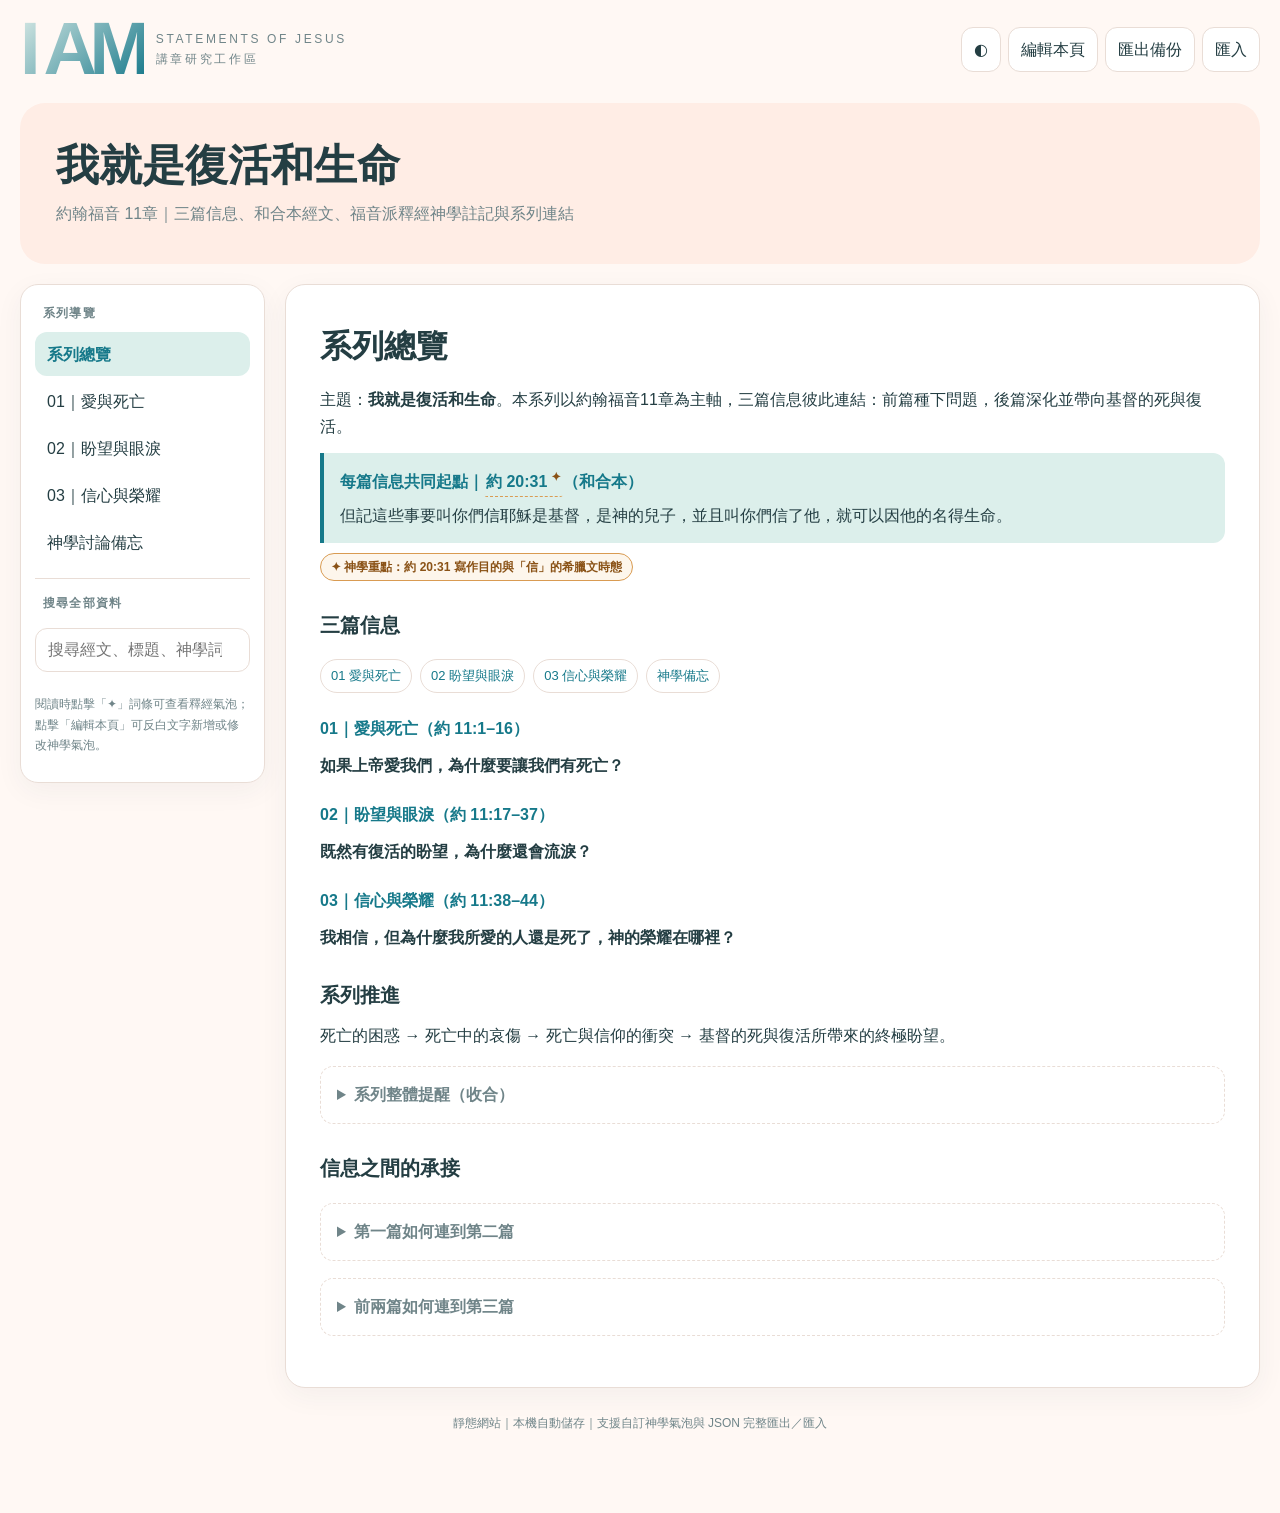
==== commit a2cdb104: "Add files via upload" ====
--- a/sermon-prep/index.html
+++ b/sermon-prep/index.html
@@ -5,7 +5,7 @@
   <meta name="viewport" content="width=device-width, initial-scale=1, viewport-fit=cover">
   <meta name="theme-color" content="#fff0e9">
   <title>我就是復活和生命｜講章研究工作區</title>
-  <link rel="stylesheet" href="css/style.css?v=20261119b">
+  <link rel="stylesheet" href="css/style.css?v=20261119d">
 </head>
 <body>
   <div class="wrap">
@@ -31,7 +31,7 @@
     <!-- 主視覺橫幅 -->
     <section class="hero">
       <h1>我就是復活和生命</h1>
-      <p>約翰福音 11章｜三篇信息、經文觀察、神學備忘與系列連結</p>
+      <p>約翰福音 11章｜三篇信息、和合本經文、福音派釋經神學註記與系列連結</p>
     </section>
 
     <!-- 主要內容網格 -->
@@ -50,17 +50,17 @@
         <hr class="divider">
 
         <div class="side-label">搜尋全部資料</div>
-        <input id="search" class="search" type="search" placeholder="搜尋經文、標題、提醒…">
+        <input id="search" class="search" type="search" placeholder="搜尋經文、標題、神學詞條…">
         <div id="results" class="searchresults"></div>
 
-        <p class="notice">資料目前存於本機瀏覽器；資料庫串接預留。</p>
+        <p class="notice">閱讀時點擊「✦」詞條可查看釋經氣泡；點擊「編輯本頁」可反白文字新增或修改神學氣泡。</p>
       </aside>
 
       <!-- 主閱讀與編輯區 -->
       <main>
         <!-- 手機端搜尋列 -->
         <div class="mobilesearch">
-          <input id="search-mobile" class="search" type="search" placeholder="搜尋經文、標題、提醒…">
+          <input id="search-mobile" class="search" type="search" placeholder="搜尋經文、標題、神學詞條…">
           <div id="results-mobile" class="searchresults"></div>
         </div>
 
@@ -73,6 +73,13 @@
           <button class="nav" data-page="notes">備忘</button>
         </nav>
 
+        <!-- 編輯模式專用懸浮工具列 -->
+        <div id="edit-bar" class="editbar" hidden>
+          <button type="button" id="add-theo-term" class="edit-action-btn">✦ 為選取文字加神學氣泡</button>
+          <button type="button" id="add-theo-block" class="edit-action-btn">＋ 在游標處插入神學重點標籤</button>
+          <span class="edithelp">提示：在編輯模式下，直接點擊既有的「✦」詞條或標籤即可修改／刪除該氣泡內容。</span>
+        </div>
+
         <!-- 文章內容容器 -->
         <article class="article" id="article">
           <h2>系列總覽</h2>
@@ -84,13 +91,58 @@
 
     <!-- 頁尾資訊 -->
     <footer class="bottom">
-      靜態網站｜本機自動儲存｜JSON 匯出／匯入｜未來可接 Firebase / Firestore
+      靜態網站｜本機自動儲存｜支援自訂神學氣泡與 JSON 完整匯出／匯入
     </footer>
+  </div>
+
+  <!-- 神學重點彈出氣泡框 (閱讀檢視 + 編輯表單雙模式) -->
+  <div id="theo-backdrop" class="theo-backdrop" hidden></div>
+  <div id="theo-bubble" class="theo-bubble" role="dialog" aria-modal="true" aria-labelledby="theo-title" hidden>
+    <div class="theo-header">
+      <span id="theo-badge" class="theo-badge">福音派釋經神學重點</span>
+      <button id="theo-close" class="theo-close" type="button" aria-label="關閉視窗">✕</button>
+    </div>
+
+    <!-- 閱讀模式檢視區 -->
+    <div id="theo-view-mode">
+      <h4 id="theo-title" class="theo-title"></h4>
+      <div id="theo-body" class="theo-body"></div>
+      <div id="theo-view-actions" class="theo-actions" hidden>
+        <button type="button" id="theo-switch-edit" class="theo-btn-primary">✎ 編輯此氣泡內容</button>
+      </div>
+    </div>
+
+    <!-- 編輯／新增氣泡表單區 -->
+    <form id="theo-edit-form" class="theo-form" hidden>
+      <div class="form-group">
+        <label for="theo-input-label">頁面顯示的詞句 / 標籤文字</label>
+        <input id="theo-input-label" type="text" required placeholder="例如：恩典與真理、✦ 本段神學重點">
+      </div>
+      <div class="form-group">
+        <label for="theo-input-title">氣泡視窗標題</label>
+        <input id="theo-input-title" type="text" required placeholder="例如：約 11:25｜「復活在我，生命也在我」">
+      </div>
+      <div class="form-group">
+        <label for="theo-input-consensus">福音派共同核心立場（選填）</label>
+        <textarea id="theo-input-consensus" rows="3" placeholder="輸入保守／福音派學者（如 D. A. Carson, John Stott）共同認同的釋經重點…"></textarea>
+      </div>
+      <div class="form-group">
+        <label for="theo-input-views">不同學術立場或補充神學說明（選填，每行一點）</label>
+        <textarea id="theo-input-views" rows="4" placeholder="若有兩三種不同看法，可分行列出（例如：立場一｜…）"></textarea>
+      </div>
+      <div class="theo-form-footer">
+        <button type="button" id="theo-delete-btn" class="theo-btn-danger" hidden>刪除氣泡</button>
+        <div class="theo-form-right">
+          <button type="button" id="theo-cancel-btn">取消</button>
+          <button type="submit" class="theo-btn-primary">套用並儲存氣泡</button>
+        </div>
+      </div>
+    </form>
   </div>
 
   <!-- 提示訊息氣泡 -->
   <div id="toast" class="toast" role="status" aria-live="polite"></div>
 
-  <script src="js/app.js?v=20261119b"></script>
+  <script src="js/app.js?v=20261119d"></script>
 </body>
 </html>
--- a/sermon-prep/css/style.css
+++ b/sermon-prep/css/style.css
@@ -10,7 +10,12 @@
   --accent2: #dcefeb;
   --line: #e9ddd6;
   --peach: #ffede5;
+  --theo-bg: #fdf6ec;
+  --theo-border: #d99b52;
+  --theo-ink: #8a5216;
+  --danger: #c0392b;
   --shadow: 0 8px 28px rgba(33, 66, 74, 0.05);
+  --bubble-shadow: 0 18px 48px rgba(23, 40, 43, 0.24);
 }
 
 html.dark {
@@ -22,7 +27,12 @@
   --accent2: #29494d;
   --line: #38545a;
   --peach: #493b37;
+  --theo-bg: #2e2922;
+  --theo-border: #d49b54;
+  --theo-ink: #f3c486;
+  --danger: #e57373;
   --shadow: 0 8px 28px rgba(0, 0, 0, 0.15);
+  --bubble-shadow: 0 18px 48px rgba(0, 0, 0, 0.55);
 }
 
 /* ==========================================================================
@@ -57,7 +67,8 @@
 }
 
 button,
-input {
+input,
+textarea {
   font: inherit;
   color: inherit;
 }
@@ -69,7 +80,7 @@
   border-radius: 12px;
   padding: 8px 12px;
   cursor: pointer;
-  transition: border-color 0.15s ease, background-color 0.15s ease;
+  transition: border-color 0.15s ease, background-color 0.15s ease, transform 0.1s ease;
 }
 
 button:hover {
@@ -232,6 +243,51 @@
 }
 
 /* ==========================================================================
+   編輯工具列 (Edit Mode Toolbar)
+   ========================================================================== */
+.editbar {
+  position: sticky;
+  top: 10px;
+  z-index: 50;
+  display: flex;
+  flex-wrap: wrap;
+  align-items: center;
+  gap: 8px;
+  background: var(--theo-bg);
+  border: 1.5px solid var(--theo-border);
+  border-radius: 14px;
+  padding: 10px 14px;
+  margin-bottom: 14px;
+  box-shadow: var(--shadow);
+}
+
+.editbar[hidden] {
+  display: none !important;
+}
+
+.edit-action-btn {
+  min-height: 36px;
+  padding: 5px 12px;
+  font-size: 13px;
+  font-weight: 700;
+  background: var(--surface);
+  color: var(--theo-ink);
+  border: 1px solid var(--theo-border);
+  border-radius: 10px;
+}
+
+.edit-action-btn:hover {
+  background: var(--theo-border);
+  color: #ffffff;
+}
+
+.edithelp {
+  font-size: 12px;
+  color: var(--muted);
+  flex: 1 1 240px;
+}
+
+/* ==========================================================================
    文章閱讀區與元件 (Article & Components)
    ========================================================================== */
 .article {
@@ -243,6 +299,16 @@
   box-shadow: var(--shadow);
 }
 
+.article.editing {
+  outline: 2px dashed var(--accent);
+  outline-offset: 4px;
+}
+
+.article.editing [data-theo] {
+  cursor: pointer;
+  box-shadow: 0 0 0 2px rgba(217, 155, 82, 0.35);
+}
+
 .article h2 {
   font-size: clamp(23px, 3vw, 32px);
   margin: 0 0 12px;
@@ -255,8 +321,12 @@
 
 .article h4 {
   font-size: 16px;
-  margin: 20px 0 6px;
+  margin: 22px 0 6px;
   color: var(--accent);
+  display: flex;
+  flex-wrap: wrap;
+  align-items: center;
+  gap: 8px;
 }
 
 .article p {
@@ -274,7 +344,7 @@
   padding: 13px 16px;
   border-radius: 0 12px 12px 0;
   margin: 12px 0 16px;
-  line-height: 1.78;
+  line-height: 1.82;
 }
 
 .scripture strong {
@@ -300,6 +370,273 @@
   margin: 2px 4px 2px 0;
 }
 
+/* ==========================================================================
+   神學重點觸發按鈕與文中詞條標記 (Theological Note Triggers)
+   ========================================================================== */
+.theo-term {
+  display: inline;
+  background: none;
+  border: 0;
+  border-bottom: 1.5px dashed var(--theo-border);
+  border-radius: 3px;
+  padding: 0 2px;
+  min-height: auto;
+  color: inherit;
+  font-weight: 600;
+  cursor: pointer;
+  transition: background-color 0.15s ease, color 0.15s ease;
+}
+
+.theo-term:hover,
+.theo-term:focus-visible {
+  background: var(--theo-bg);
+  color: var(--theo-ink);
+  border-bottom-style: solid;
+}
+
+.theo-term::after {
+  content: " ✦";
+  font-size: 0.78em;
+  color: var(--theo-ink);
+  vertical-align: super;
+}
+
+.theo-tag {
+  display: inline-flex;
+  align-items: center;
+  gap: 4px;
+  min-height: 28px;
+  padding: 2px 10px;
+  font-size: 12px;
+  font-weight: 700;
+  border-radius: 999px;
+  background: var(--theo-bg);
+  color: var(--theo-ink);
+  border: 1px solid var(--theo-border);
+  cursor: pointer;
+}
+
+.theo-tag:hover {
+  background: var(--theo-border);
+  color: #ffffff;
+}
+
+.theo-footer-bar {
+  display: flex;
+  flex-wrap: wrap;
+  gap: 6px;
+  margin: -6px 0 18px;
+}
+
+/* ==========================================================================
+   神學重點彈出氣泡視窗 & 表單 (Pop-up Bubble & Form)
+   ========================================================================== */
+.theo-backdrop {
+  position: fixed;
+  inset: 0;
+  background: rgba(23, 40, 43, 0.35);
+  backdrop-filter: blur(2px);
+  z-index: 199;
+}
+
+.theo-backdrop[hidden],
+.theo-bubble[hidden],
+#theo-view-mode[hidden],
+#theo-edit-form[hidden],
+#theo-view-actions[hidden],
+#theo-delete-btn[hidden] {
+  display: none !important;
+}
+
+.theo-bubble {
+  position: fixed;
+  top: 50%;
+  left: 50%;
+  transform: translate(-50%, -50%);
+  width: min(580px, calc(100vw - 28px));
+  max-height: min(84vh, 720px);
+  overflow-y: auto;
+  background: var(--surface);
+  color: var(--ink);
+  border: 1.5px solid var(--theo-border);
+  border-top: 5px solid var(--theo-border);
+  border-radius: 18px;
+  padding: 18px 20px 20px;
+  box-shadow: var(--bubble-shadow);
+  z-index: 200;
+  animation: bubblePop 0.16s ease-out;
+}
+
+@keyframes bubblePop {
+  from {
+    opacity: 0;
+    transform: translate(-50%, -47%) scale(0.97);
+  }
+  to {
+    opacity: 1;
+    transform: translate(-50%, -50%) scale(1);
+  }
+}
+
+.theo-header {
+  display: flex;
+  justify-content: space-between;
+  align-items: center;
+  gap: 10px;
+  margin-bottom: 8px;
+}
+
+.theo-badge {
+  display: inline-block;
+  font-size: 11px;
+  font-weight: 700;
+  letter-spacing: 0.06em;
+  padding: 3px 9px;
+  border-radius: 999px;
+  background: var(--theo-bg);
+  color: var(--theo-ink);
+  border: 1px solid var(--theo-border);
+}
+
+.theo-close {
+  min-height: 32px;
+  width: 32px;
+  padding: 0;
+  border-radius: 999px;
+  font-size: 14px;
+  line-height: 1;
+  display: inline-flex;
+  align-items: center;
+  justify-content: center;
+}
+
+.theo-title {
+  margin: 4px 0 10px;
+  font-size: 18px;
+  color: var(--ink);
+  line-height: 1.35;
+}
+
+.theo-body {
+  font-size: 14.5px;
+  line-height: 1.72;
+}
+
+.theo-body p {
+  margin: 8px 0;
+}
+
+.theo-body ul,
+.theo-body ol {
+  margin: 6px 0 10px;
+  padding-left: 20px;
+}
+
+.theo-body li {
+  margin: 5px 0;
+}
+
+.theo-consensus {
+  background: var(--accent2);
+  border-left: 3.5px solid var(--accent);
+  padding: 9px 12px;
+  border-radius: 0 10px 10px 0;
+  margin: 10px 0;
+}
+
+.theo-views {
+  background: var(--theo-bg);
+  border-left: 3.5px solid var(--theo-border);
+  padding: 9px 12px;
+  border-radius: 0 10px 10px 0;
+  margin: 10px 0;
+}
+
+.theo-actions {
+  margin-top: 14px;
+  padding-top: 10px;
+  border-top: 1px solid var(--line);
+  display: flex;
+  justify-content: flex-end;
+}
+
+/* 氣泡表單樣式 */
+.theo-form .form-group {
+  margin-bottom: 12px;
+}
+
+.theo-form label {
+  display: block;
+  font-size: 12.5px;
+  font-weight: 700;
+  color: var(--muted);
+  margin-bottom: 4px;
+}
+
+.theo-form input,
+.theo-form textarea {
+  width: 100%;
+  padding: 8px 11px;
+  border: 1px solid var(--line);
+  border-radius: 10px;
+  background: var(--bg);
+  font-size: 14px;
+  line-height: 1.5;
+}
+
+.theo-form input:focus,
+.theo-form textarea:focus {
+  outline: none;
+  border-color: var(--accent);
+  background: var(--surface);
+}
+
+.theo-form-footer {
+  display: flex;
+  justify-content: space-between;
+  align-items: center;
+  gap: 8px;
+  margin-top: 14px;
+  padding-top: 12px;
+  border-top: 1px solid var(--line);
+}
+
+.theo-form-right {
+  display: flex;
+  gap: 8px;
+  margin-left: auto;
+}
+
+.theo-btn-primary {
+  background: var(--accent);
+  color: #ffffff;
+  border-color: var(--accent);
+  font-weight: 700;
+  min-height: 38px;
+  padding: 6px 14px;
+}
+
+.theo-btn-primary:hover {
+  opacity: 0.92;
+  color: #ffffff;
+}
+
+.theo-btn-danger {
+  color: var(--danger);
+  border-color: var(--danger);
+  background: transparent;
+  min-height: 38px;
+  padding: 6px 12px;
+}
+
+.theo-btn-danger:hover {
+  background: var(--danger);
+  color: #ffffff;
+}
+
+/* ==========================================================================
+   折疊備忘與次導覽 (Fold & Subnav)
+   ========================================================================== */
 .fold {
   border: 1px dashed var(--line);
   border-radius: 13px;
@@ -348,40 +685,6 @@
   margin-top: 8px;
 }
 
-/* ==========================================================================
-   編輯模式與狀態提示 (Edit Mode & Feedback)
-   ========================================================================== */
-.editmode {
-  outline: 2px dashed var(--accent);
-  outline-offset: 5px;
-  border-radius: 5px;
-}
-
-.pagehead {
-  display: flex;
-  align-items: center;
-  justify-content: space-between;
-  gap: 8px;
-}
-
-.editbar {
-  display: none;
-  gap: 8px;
-  flex-wrap: wrap;
-  margin: 0 0 15px;
-}
-
-.editing .editbar {
-  display: flex;
-}
-
-.editing [contenteditable="true"] {
-  outline: 1px dashed var(--accent);
-  outline-offset: 3px;
-  border-radius: 3px;
-}
-
-.edithelp,
 .notice {
   font-size: 12px;
   color: var(--muted);
@@ -404,7 +707,7 @@
   padding: 10px 16px;
   border-radius: 12px;
   display: none;
-  z-index: 99;
+  z-index: 250;
 }
 
 /* ==========================================================================
@@ -567,6 +870,11 @@
     max-width: calc(100vw - 24px);
     text-align: center;
   }
+
+  .theo-bubble {
+    padding: 15px 16px 18px;
+    max-height: 85vh;
+  }
 }
 
 @media (max-width: 390px) {
